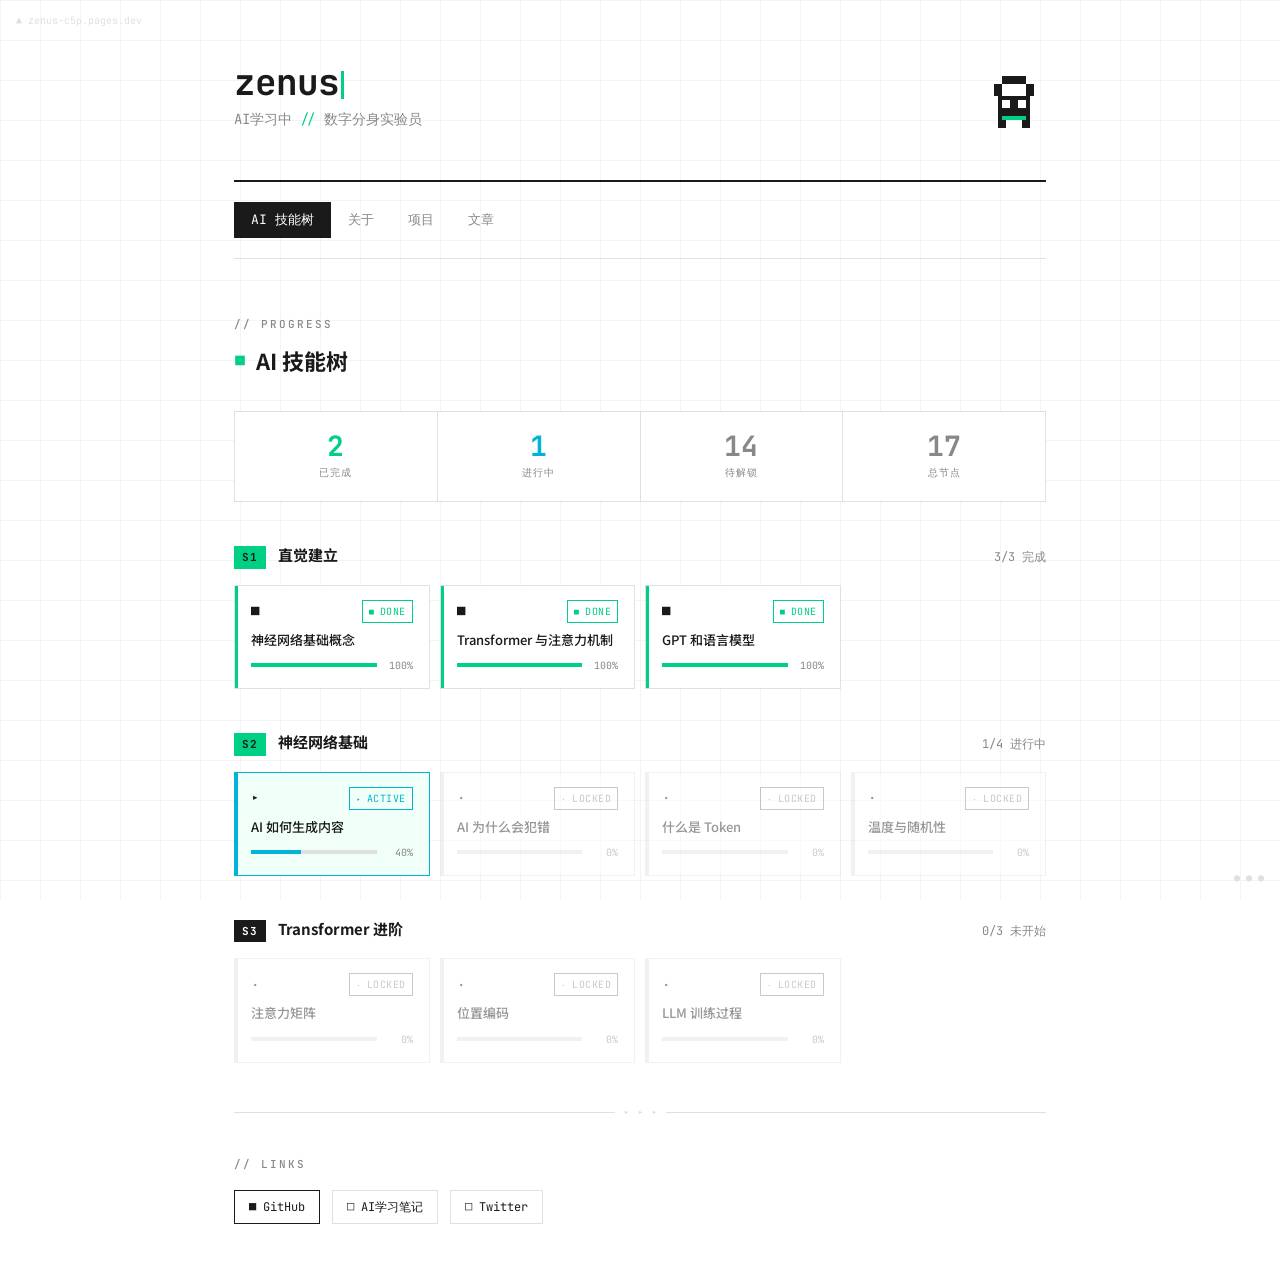
==== index.html @ 3b1034f6 "update skills.html to pixel light theme" ====
<!DOCTYPE html>
<html lang="zh-CN">
<head>
  <meta charset="UTF-8">
  <meta name="viewport" content="width=device-width, initial-scale=1.0">
  <title>zenus — AI 技能树 · 数字分身实验</title>
  <link rel="preconnect" href="https://fonts.googleapis.com">
  <link href="https://fonts.googleapis.com/css2?family=JetBrains+Mono:wght@400;500;700&family=Noto+Sans+SC:wght@400;500;700&display=swap" rel="stylesheet">
  <style>
    /* ═══════════════════════════════════════
       DESIGN TOKENS
    ═══════════════════════════════════════ */
    :root {
      --bg:         #FFFFFF;
      --bg-subtle:  #F7F7F7;
      --bg-card:    #FFFFFF;
      --border:     #E0E0E0;
      --text:       #1A1A1A;
      --text-muted: #888888;
      --accent:     #00D084;
      --accent-dim: #B8F4D8;
      --pixel-green:#00D084;
      --pixel-blue: #00B4D8;
      --pixel-bg:   #F0FFF8;
      --radius:     4px;
      --shadow:     0 1px 3px rgba(0,0,0,0.08);
    }

    /* ═══════════════════════════════════════
       RESET & BASE
    ═══════════════════════════════════════ */
    * { margin: 0; padding: 0; box-sizing: border-box; }

    body {
      background: var(--bg);
      color: var(--text);
      font-family: 'Noto Sans SC', system-ui, sans-serif;
      font-size: 15px;
      line-height: 1.7;
      min-height: 100vh;
    }

    ::selection {
      background: var(--accent-dim);
      color: var(--text);
    }

    /* ═══════════════════════════════════════
       GRID BACKGROUND (科技感)
    ═══════════════════════════════════════ */
    .grid-bg {
      position: fixed;
      inset: 0;
      background-image:
        linear-gradient(var(--border) 1px, transparent 1px),
        linear-gradient(90deg, var(--border) 1px, transparent 1px);
      background-size: 40px 40px;
      opacity: 0.35;
      pointer-events: none;
      z-index: 0;
    }

    /* ═══════════════════════════════════════
       LAYOUT
    ═══════════════════════════════════════ */
    .container {
      max-width: 860px;
      margin: 0 auto;
      padding: 0 24px;
      position: relative;
      z-index: 1;
    }

    /* ═══════════════════════════════════════
       HEADER / HERO
    ═══════════════════════════════════════ */
    header {
      padding: 64px 0 48px;
      border-bottom: 2px solid var(--text);
    }

    .hero-inner {
      display: flex;
      align-items: flex-end;
      justify-content: space-between;
      gap: 24px;
    }

    .hero-text {}

    .site-title {
      font-family: 'JetBrains Mono', monospace;
      font-size: 36px;
      font-weight: 700;
      letter-spacing: -1px;
      line-height: 1;
      margin-bottom: 8px;
    }

    .site-title .cursor {
      display: inline-block;
      width: 3px;
      height: 28px;
      background: var(--accent);
      margin-left: 2px;
      vertical-align: middle;
      animation: blink 1.2s step-end infinite;
    }

    @keyframes blink {
      0%, 100% { opacity: 1; }
      50%       { opacity: 0; }
    }

    .tagline {
      color: var(--text-muted);
      font-size: 14px;
      font-family: 'JetBrains Mono', monospace;
    }

    .tagline span {
      color: var(--accent);
    }

    /* pixel avatar placeholder */
    .avatar-pixel {
      flex-shrink: 0;
      width: 64px;
      height: 64px;
      image-rendering: pixelated;
    }

    /* ═══════════════════════════════════════
       NAV
    ═══════════════════════════════════════ */
    nav {
      padding: 20px 0;
      border-bottom: 1px solid var(--border);
      display: flex;
      gap: 0;
    }

    nav a {
      font-family: 'JetBrains Mono', monospace;
      font-size: 13px;
      color: var(--text-muted);
      text-decoration: none;
      padding: 6px 16px;
      border: 1px solid transparent;
      transition: all 0.15s;
    }

    nav a:hover,
    nav a.active {
      color: var(--text);
      border-color: var(--text);
      background: var(--text);
      color: var(--bg);
    }

    /* ═══════════════════════════════════════
       SKILL TREE SECTION
    ═══════════════════════════════════════ */
    .section {
      padding: 56px 0;
      border-bottom: 1px solid var(--border);
    }

    .section:last-child { border-bottom: none; }

    .section-label {
      font-family: 'JetBrains Mono', monospace;
      font-size: 11px;
      font-weight: 500;
      letter-spacing: 2px;
      text-transform: uppercase;
      color: var(--text-muted);
      margin-bottom: 8px;
    }

    .section-title {
      font-size: 22px;
      font-weight: 700;
      margin-bottom: 32px;
      display: flex;
      align-items: center;
      gap: 10px;
    }

    .section-title::before {
      content: '■';
      color: var(--accent);
      font-size: 12px;
    }

    /* ═══════════════════════════════════════
       SKILL TREE GRID
    ═══════════════════════════════════════ */
    .stage {
      margin-bottom: 40px;
    }

    .stage:last-child { margin-bottom: 0; }

    .stage-header {
      display: flex;
      align-items: baseline;
      gap: 12px;
      margin-bottom: 16px;
    }

    .stage-num {
      font-family: 'JetBrains Mono', monospace;
      font-size: 11px;
      font-weight: 700;
      color: var(--bg);
      background: var(--text);
      padding: 2px 8px;
      letter-spacing: 1px;
    }

    .stage-num.active {
      background: var(--accent);
      color: var(--text);
    }

    .stage-name {
      font-size: 15px;
      font-weight: 700;
    }

    .stage-desc {
      font-size: 12px;
      color: var(--text-muted);
      font-family: 'JetBrains Mono', monospace;
      margin-left: auto;
    }

    .nodes {
      display: grid;
      grid-template-columns: repeat(auto-fill, minmax(180px, 1fr));
      gap: 10px;
    }

    /* ═══════════════════════════════════════
       NODE CARD
    ═══════════════════════════════════════ */
    .node {
      border: 1px solid var(--border);
      padding: 14px 16px;
      background: var(--bg-card);
      transition: all 0.15s;
      position: relative;
      cursor: pointer;
    }

    .node::before {
      content: '';
      position: absolute;
      top: 0; left: 0;
      width: 3px; height: 100%;
      background: var(--border);
      transition: background 0.15s;
    }

    .node:hover {
      border-color: var(--accent);
      box-shadow: var(--shadow);
      transform: translateY(-1px);
    }

    .node:hover::before {
      background: var(--accent);
    }

    /* node states */
    .node.done::before  { background: var(--accent); }
    .node.active::before{ background: var(--pixel-blue); }
    .node.active {
      background: var(--pixel-bg);
      border-color: var(--pixel-blue);
    }
    .node.locked {
      opacity: 0.45;
      cursor: default;
    }
    .node.locked:hover {
      transform: none;
      box-shadow: none;
      border-color: var(--border);
    }

    .node-top {
      display: flex;
      align-items: center;
      justify-content: space-between;
      margin-bottom: 8px;
    }

    .node-icon {
      font-family: 'JetBrains Mono', monospace;
      font-size: 14px;
      line-height: 1;
    }

    .node-status {
      font-family: 'JetBrains Mono', monospace;
      font-size: 10px;
      padding: 2px 6px;
      border: 1px solid currentColor;
      letter-spacing: 0.5px;
    }

    .node.done   .node-status { color: var(--accent); }
    .node.active .node-status { color: var(--pixel-blue); }
    .node.locked .node-status { color: var(--text-muted); }

    .node.done   .node-status::before { content: '■ '; font-size: 8px; }
    .node.active .node-status::before { content: '▸ '; font-size: 8px; }
    .node.locked .node-status::before { content: '· '; font-size: 8px; }

    .node-title {
      font-size: 13px;
      font-weight: 500;
      line-height: 1.4;
      margin-bottom: 8px;
    }

    .node-progress {
      display: flex;
      align-items: center;
      gap: 8px;
    }

    .progress-bar {
      flex: 1;
      height: 4px;
      background: var(--border);
      overflow: hidden;
    }

    .progress-fill {
      height: 100%;
      background: var(--text);
      transition: width 0.4s ease;
    }

    .node.done   .progress-fill { width: 100%; background: var(--accent); }
    .node.active .progress-fill { width: 40%; background: var(--pixel-blue); }
    .node.locked .progress-fill { width: 0%; }

    .progress-pct {
      font-family: 'JetBrains Mono', monospace;
      font-size: 10px;
      color: var(--text-muted);
      min-width: 28px;
      text-align: right;
    }

    /* node expand panel */
    .node-panel {
      display: none;
      margin-top: 10px;
      padding-top: 10px;
      border-top: 1px dashed var(--border);
      font-size: 12px;
      color: var(--text-muted);
      line-height: 1.6;
    }

    .node-panel a {
      color: var(--pixel-blue);
      text-decoration: none;
      font-family: 'JetBrains Mono', monospace;
      font-size: 11px;
    }

    .node-panel a:hover { text-decoration: underline; }

    .node.open .node-panel { display: block; }

    /* ═══════════════════════════════════════
       STATS ROW
    ═══════════════════════════════════════ */
    .stats {
      display: grid;
      grid-template-columns: repeat(4, 1fr);
      gap: 1px;
      background: var(--border);
      border: 1px solid var(--border);
      margin-bottom: 40px;
    }

    .stat {
      background: var(--bg);
      padding: 20px 16px;
      text-align: center;
    }

    .stat-num {
      font-family: 'JetBrains Mono', monospace;
      font-size: 28px;
      font-weight: 700;
      line-height: 1;
      margin-bottom: 4px;
    }

    .stat.done .stat-num { color: var(--accent); }
    .stat.active .stat-num { color: var(--pixel-blue); }
    .stat.locked .stat-num { color: var(--text-muted); }

    .stat-label {
      font-family: 'JetBrains Mono', monospace;
      font-size: 10px;
      letter-spacing: 1px;
      text-transform: uppercase;
      color: var(--text-muted);
    }

    /* ═══════════════════════════════════════
       PIXEL DECORATIONS
    ═══════════════════════════════════════ */
    .pixel-divider {
      display: flex;
      align-items: center;
      gap: 8px;
      margin: 32px 0;
      color: var(--border);
      font-family: 'JetBrains Mono', monospace;
      font-size: 12px;
    }

    .pixel-divider::before,
    .pixel-divider::after {
      content: '';
      flex: 1;
      height: 1px;
      background: var(--border);
    }

    /* corner pixel markers */
    .pixel-corner-tl,
    .pixel-corner-br {
      position: fixed;
      font-family: 'JetBrains Mono', monospace;
      font-size: 10px;
      color: var(--border);
      pointer-events: none;
      line-height: 1;
    }
    .pixel-corner-tl { top: 16px; left: 16px; }
    .pixel-corner-br { bottom: 16px; right: 16px; }

    /* ═══════════════════════════════════════
       RESPONSIVE
    ═══════════════════════════════════════ */
    @media (max-width: 600px) {
      .hero-inner { flex-direction: column; align-items: flex-start; }
      .site-title { font-size: 28px; }
      .nodes { grid-template-columns: 1fr 1fr; }
      .stats { grid-template-columns: repeat(2, 1fr); }
    }
  </style>
</head>
<body>

<div class="grid-bg"></div>
<div class="pixel-corner-tl">▲ zenus-c5p.pages.dev</div>
<div class="pixel-corner-br">● ● ●</div>

<div class="container">
  <!-- HEADER -->
  <header>
    <div class="hero-inner">
      <div class="hero-text">
        <h1 class="site-title">zenus<span class="cursor"></span></h1>
        <p class="tagline">AI学习中 <span>//</span> 数字分身实验员</p>
      </div>
      <!-- pixel art cat avatar (CSS art) -->
      <svg class="avatar-pixel" viewBox="0 0 16 16" xmlns="http://www.w3.org/2000/svg">
        <!-- simple 16x16 pixel cat -->
        <rect x="5" y="2" width="6" height="2" fill="#1A1A1A"/>
        <rect x="3" y="4" width="2" height="3" fill="#1A1A1A"/>
        <rect x="11" y="4" width="2" height="3" fill="#1A1A1A"/>
        <rect x="4" y="7" width="8" height="6" fill="#1A1A1A"/>
        <rect x="5" y="8" width="2" height="2" fill="#FFFFFF"/>
        <rect x="9" y="8" width="2" height="2" fill="#FFFFFF"/>
        <rect x="7" y="11" width="2" height="1" fill="#1A1A1A"/>
        <rect x="4" y="13" width="2" height="2" fill="#1A1A1A"/>
        <rect x="10" y="13" width="2" height="2" fill="#1A1A1A"/>
        <!-- collar accent -->
        <rect x="5" y="12" width="6" height="1" fill="#00D084"/>
      </svg>
    </div>
  </header>

  <!-- NAV -->
  <nav>
    <a href="#" class="active">AI 技能树</a>
    <a href="#">关于</a>
    <a href="#">项目</a>
    <a href="#">文章</a>
  </nav>

  <!-- SKILL TREE -->
  <section class="section">
    <div class="section-label">// PROGRESS</div>
    <h2 class="section-title">AI 技能树</h2>

    <!-- stats -->
    <div class="stats">
      <div class="stat done">
        <div class="stat-num">2</div>
        <div class="stat-label">已完成</div>
      </div>
      <div class="stat active">
        <div class="stat-num">1</div>
        <div class="stat-label">进行中</div>
      </div>
      <div class="stat locked">
        <div class="stat-num">14</div>
        <div class="stat-label">待解锁</div>
      </div>
      <div class="stat locked">
        <div class="stat-num">17</div>
        <div class="stat-label">总节点</div>
      </div>
    </div>

    <!-- STAGE 1 -->
    <div class="stage">
      <div class="stage-header">
        <span class="stage-num active">S1</span>
        <span class="stage-name">直觉建立</span>
        <span class="stage-desc">3/3 完成</span>
      </div>
      <div class="nodes">
        <div class="node done" onclick="this.classList.toggle('open')">
          <div class="node-top">
            <span class="node-icon">■</span>
            <span class="node-status">DONE</span>
          </div>
          <div class="node-title">神经网络基础概念</div>
          <div class="node-progress">
            <div class="progress-bar"><div class="progress-fill"></div></div>
            <span class="progress-pct">100%</span>
          </div>
          <div class="node-panel">
            从感知机到多层网络，理解 AI 的基本单元...
            <br><a href="#">→ 阅读原文</a>
          </div>
        </div>

        <div class="node done" onclick="this.classList.toggle('open')">
          <div class="node-top">
            <span class="node-icon">■</span>
            <span class="node-status">DONE</span>
          </div>
          <div class="node-title">Transformer 与注意力机制</div>
          <div class="node-progress">
            <div class="progress-bar"><div class="progress-fill"></div></div>
            <span class="progress-pct">100%</span>
          </div>
          <div class="node-panel">
            注意力机制如何让模型"看懂"上下文...
            <br><a href="#">→ 阅读原文</a>
          </div>
        </div>

        <div class="node done" onclick="this.classList.toggle('open')">
          <div class="node-top">
            <span class="node-icon">■</span>
            <span class="node-status">DONE</span>
          </div>
          <div class="node-title">GPT 和语言模型</div>
          <div class="node-progress">
            <div class="progress-bar"><div class="progress-fill"></div></div>
            <span class="progress-pct">100%</span>
          </div>
          <div class="node-panel">
            下一个 token 是如何预测出来的...
            <br><a href="#">→ 阅读原文</a>
          </div>
        </div>
      </div>
    </div>

    <!-- STAGE 2 -->
    <div class="stage">
      <div class="stage-header">
        <span class="stage-num active">S2</span>
        <span class="stage-name">神经网络基础</span>
        <span class="stage-desc">1/4 进行中</span>
      </div>
      <div class="nodes">
        <div class="node active" onclick="this.classList.toggle('open')">
          <div class="node-top">
            <span class="node-icon">▸</span>
            <span class="node-status">ACTIVE</span>
          </div>
          <div class="node-title">AI 如何生成内容</div>
          <div class="node-progress">
            <div class="progress-bar"><div class="progress-fill"></div></div>
            <span class="progress-pct">40%</span>
          </div>
          <div class="node-panel">
            创造 vs 复读——LLM 到底是真的理解还是高级拼接...
            <br><a href="#">→ 继续阅读</a>
          </div>
        </div>

        <div class="node locked">
          <div class="node-top">
            <span class="node-icon">·</span>
            <span class="node-status">LOCKED</span>
          </div>
          <div class="node-title">AI 为什么会犯错</div>
          <div class="node-progress">
            <div class="progress-bar"><div class="progress-fill"></div></div>
            <span class="progress-pct">0%</span>
          </div>
        </div>

        <div class="node locked">
          <div class="node-top">
            <span class="node-icon">·</span>
            <span class="node-status">LOCKED</span>
          </div>
          <div class="node-title">什么是 Token</div>
          <div class="node-progress">
            <div class="progress-bar"><div class="progress-fill"></div></div>
            <span class="progress-pct">0%</span>
          </div>
        </div>

        <div class="node locked">
          <div class="node-top">
            <span class="node-icon">·</span>
            <span class="node-status">LOCKED</span>
          </div>
          <div class="node-title">温度与随机性</div>
          <div class="node-progress">
            <div class="progress-bar"><div class="progress-fill"></div></div>
            <span class="progress-pct">0%</span>
          </div>
        </div>
      </div>
    </div>

    <!-- STAGE 3 -->
    <div class="stage">
      <div class="stage-header">
        <span class="stage-num">S3</span>
        <span class="stage-name">Transformer 进阶</span>
        <span class="stage-desc">0/3 未开始</span>
      </div>
      <div class="nodes">
        <div class="node locked">
          <div class="node-top">
            <span class="node-icon">·</span>
            <span class="node-status">LOCKED</span>
          </div>
          <div class="node-title">注意力矩阵</div>
          <div class="node-progress">
            <div class="progress-bar"><div class="progress-fill"></div></div>
            <span class="progress-pct">0%</span>
          </div>
        </div>
        <div class="node locked">
          <div class="node-top">
            <span class="node-icon">·</span>
            <span class="node-status">LOCKED</span>
          </div>
          <div class="node-title">位置编码</div>
          <div class="node-progress">
            <div class="progress-bar"><div class="progress-fill"></div></div>
            <span class="progress-pct">0%</span>
          </div>
        </div>
        <div class="node locked">
          <div class="node-top">
            <span class="node-icon">·</span>
            <span class="node-status">LOCKED</span>
          </div>
          <div class="node-title">LLM 训练过程</div>
          <div class="node-progress">
            <div class="progress-bar"><div class="progress-fill"></div></div>
            <span class="progress-pct">0%</span>
          </div>
        </div>
      </div>
    </div>

    <div class="pixel-divider">▸ ▸ ▸</div>

    <!-- LINKS SECTION -->
    <div class="section-label">// LINKS</div>
    <div style="display:flex;gap:12px;flex-wrap:wrap;margin-top:16px;">
      <a href="#" style="font-family:'JetBrains Mono',monospace;font-size:12px;color:var(--text);text-decoration:none;border:1px solid var(--text);padding:6px 14px;transition:all 0.15s;">
        ■ GitHub
      </a>
      <a href="#" style="font-family:'JetBrains Mono',monospace;font-size:12px;color:var(--text);text-decoration:none;border:1px solid var(--border);padding:6px 14px;transition:all 0.15s;">
        □ AI学习笔记
      </a>
      <a href="#" style="font-family:'JetBrains Mono',monospace;font-size:12px;color:var(--text);text-decoration:none;border:1px solid var(--border);padding:6px 14px;transition:all 0.15s;">
        □ Twitter
      </a>
    </div>

  </section>
</div>

<script>
  // simple expand/collapse
  document.querySelectorAll('.node').forEach(node => {
    node.addEventListener('click', () => {
      node.classList.toggle('open');
    });
  });
</script>
</body>
</html>
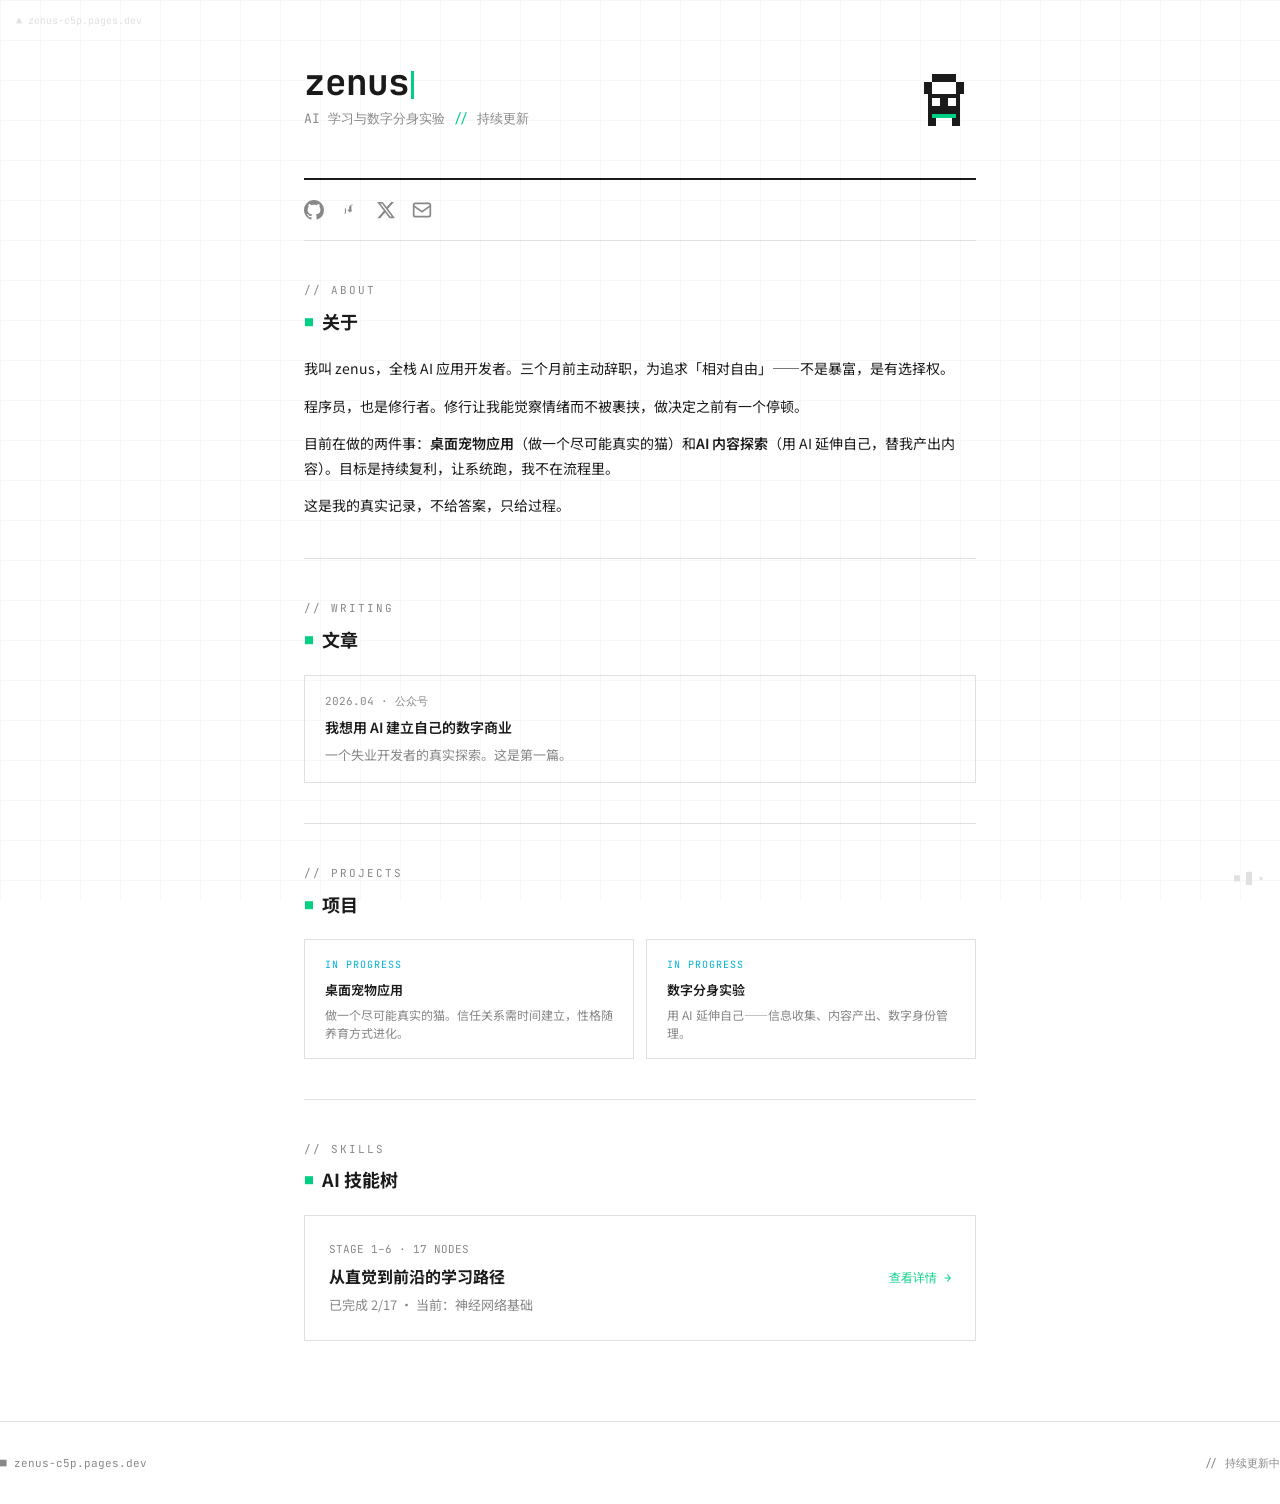
==== commit f7584d78: "restore proper index structure: hero + socials + about + writing + projects + skill tree teaser" ====
--- a/index.html
+++ b/index.html
@@ -4,31 +4,22 @@
   <meta charset="UTF-8">
   <meta name="viewport" content="width=device-width, initial-scale=1.0">
   <title>zenus — AI 技能树 · 数字分身实验</title>
+  <meta name="description" content="一个开发者的 AI 学习记录与数字分身实验。">
   <link rel="preconnect" href="https://fonts.googleapis.com">
   <link href="https://fonts.googleapis.com/css2?family=JetBrains+Mono:wght@400;500;700&family=Noto+Sans+SC:wght@400;500;700&display=swap" rel="stylesheet">
   <style>
-    /* ═══════════════════════════════════════
-       DESIGN TOKENS
-    ═══════════════════════════════════════ */
     :root {
       --bg:         #FFFFFF;
       --bg-subtle:  #F7F7F7;
-      --bg-card:    #FFFFFF;
       --border:     #E0E0E0;
       --text:       #1A1A1A;
       --text-muted: #888888;
       --accent:     #00D084;
       --accent-dim: #B8F4D8;
-      --pixel-green:#00D084;
-      --pixel-blue: #00B4D8;
-      --pixel-bg:   #F0FFF8;
-      --radius:     4px;
-      --shadow:     0 1px 3px rgba(0,0,0,0.08);
-    }
-
-    /* ═══════════════════════════════════════
-       RESET & BASE
-    ═══════════════════════════════════════ */
+      --blue:       #00B4D8;
+      --blue-dim:   #D0F0FA;
+    }
+
     * { margin: 0; padding: 0; box-sizing: border-box; }
 
     body {
@@ -37,49 +28,34 @@
       font-family: 'Noto Sans SC', system-ui, sans-serif;
       font-size: 15px;
       line-height: 1.7;
-      min-height: 100vh;
-    }
-
-    ::selection {
-      background: var(--accent-dim);
-      color: var(--text);
-    }
-
-    /* ═══════════════════════════════════════
-       GRID BACKGROUND (科技感)
-    ═══════════════════════════════════════ */
+    }
+
+    ::selection { background: var(--accent-dim); color: var(--text); }
+
+    /* grid bg */
     .grid-bg {
-      position: fixed;
-      inset: 0;
+      position: fixed; inset: 0;
       background-image:
         linear-gradient(var(--border) 1px, transparent 1px),
         linear-gradient(90deg, var(--border) 1px, transparent 1px);
       background-size: 40px 40px;
-      opacity: 0.35;
+      opacity: 0.25;
       pointer-events: none;
       z-index: 0;
     }
 
-    /* ═══════════════════════════════════════
-       LAYOUT
-    ═══════════════════════════════════════ */
     .container {
-      max-width: 860px;
+      max-width: 720px;
       margin: 0 auto;
       padding: 0 24px;
       position: relative;
       z-index: 1;
     }
 
-    /* ═══════════════════════════════════════
-       HEADER / HERO
-    ═══════════════════════════════════════ */
-    header {
+    /* ─── HERO ─── */
+    .hero {
       padding: 64px 0 48px;
       border-bottom: 2px solid var(--text);
-    }
-
-    .hero-inner {
       display: flex;
       align-items: flex-end;
       justify-content: space-between;
@@ -113,56 +89,41 @@
     }
 
     .tagline {
-      color: var(--text-muted);
-      font-size: 14px;
-      font-family: 'JetBrains Mono', monospace;
-    }
-
-    .tagline span {
-      color: var(--accent);
-    }
-
-    /* pixel avatar placeholder */
-    .avatar-pixel {
+      font-family: 'JetBrains Mono', monospace;
+      font-size: 13px;
+      color: var(--text-muted);
+    }
+
+    .tagline span { color: var(--accent); }
+
+    /* pixel cat avatar */
+    .avatar-svg {
       flex-shrink: 0;
       width: 64px;
       height: 64px;
       image-rendering: pixelated;
     }
 
-    /* ═══════════════════════════════════════
-       NAV
-    ═══════════════════════════════════════ */
-    nav {
+    /* ─── SOCIAL LINKS ─── */
+    .social-links {
+      display: flex;
+      gap: 16px;
       padding: 20px 0;
       border-bottom: 1px solid var(--border);
-      display: flex;
-      gap: 0;
-    }
-
-    nav a {
-      font-family: 'JetBrains Mono', monospace;
-      font-size: 13px;
-      color: var(--text-muted);
-      text-decoration: none;
-      padding: 6px 16px;
-      border: 1px solid transparent;
-      transition: all 0.15s;
-    }
-
-    nav a:hover,
-    nav a.active {
-      color: var(--text);
-      border-color: var(--text);
-      background: var(--text);
-      color: var(--bg);
-    }
-
-    /* ═══════════════════════════════════════
-       SKILL TREE SECTION
-    ═══════════════════════════════════════ */
+    }
+
+    .social-links a {
+      color: var(--text-muted);
+      transition: color 0.15s;
+      display: flex;
+      align-items: center;
+    }
+
+    .social-links a:hover { color: var(--text); }
+
+    /* ─── SECTIONS ─── */
     .section {
-      padding: 56px 0;
+      padding: 40px 0;
       border-bottom: 1px solid var(--border);
     }
 
@@ -171,276 +132,174 @@
     .section-label {
       font-family: 'JetBrains Mono', monospace;
       font-size: 11px;
-      font-weight: 500;
       letter-spacing: 2px;
       text-transform: uppercase;
       color: var(--text-muted);
-      margin-bottom: 8px;
+      margin-bottom: 6px;
     }
 
     .section-title {
-      font-size: 22px;
+      font-size: 18px;
       font-weight: 700;
-      margin-bottom: 32px;
+      margin-bottom: 20px;
       display: flex;
       align-items: center;
-      gap: 10px;
+      gap: 8px;
     }
 
     .section-title::before {
       content: '■';
       color: var(--accent);
-      font-size: 12px;
-    }
-
-    /* ═══════════════════════════════════════
-       SKILL TREE GRID
-    ═══════════════════════════════════════ */
-    .stage {
-      margin-bottom: 40px;
-    }
-
-    .stage:last-child { margin-bottom: 0; }
-
-    .stage-header {
-      display: flex;
-      align-items: baseline;
+      font-size: 10px;
+    }
+
+    /* ─── ABOUT ─── */
+    .about-text p {
+      font-size: 14px;
+      color: var(--text);
+      margin-bottom: 12px;
+      line-height: 1.8;
+    }
+
+    .about-text p:last-child { margin-bottom: 0; }
+
+    .about-text strong {
+      font-weight: 600;
+      color: var(--text);
+    }
+
+    /* ─── WRITING ─── */
+    .writing-item {
+      display: block;
+      text-decoration: none;
+      color: var(--text);
+      border: 1px solid var(--border);
+      padding: 16px 20px;
+      transition: all 0.15s;
+    }
+
+    .writing-item:hover {
+      border-color: var(--accent);
+      background: var(--bg-subtle);
+    }
+
+    .writing-meta {
+      font-family: 'JetBrains Mono', monospace;
+      font-size: 11px;
+      color: var(--text-muted);
+      margin-bottom: 6px;
+    }
+
+    .writing-title {
+      font-size: 14px;
+      font-weight: 600;
+      margin-bottom: 4px;
+    }
+
+    .writing-excerpt {
+      font-size: 13px;
+      color: var(--text-muted);
+    }
+
+    /* ─── PROJECTS ─── */
+    .project-grid {
+      display: grid;
+      grid-template-columns: 1fr 1fr;
       gap: 12px;
-      margin-bottom: 16px;
-    }
-
-    .stage-num {
-      font-family: 'JetBrains Mono', monospace;
-      font-size: 11px;
-      font-weight: 700;
-      color: var(--bg);
-      background: var(--text);
-      padding: 2px 8px;
-      letter-spacing: 1px;
-    }
-
-    .stage-num.active {
-      background: var(--accent);
-      color: var(--text);
-    }
-
-    .stage-name {
-      font-size: 15px;
-      font-weight: 700;
-    }
-
-    .stage-desc {
-      font-size: 12px;
-      color: var(--text-muted);
-      font-family: 'JetBrains Mono', monospace;
-      margin-left: auto;
-    }
-
-    .nodes {
-      display: grid;
-      grid-template-columns: repeat(auto-fill, minmax(180px, 1fr));
-      gap: 10px;
-    }
-
-    /* ═══════════════════════════════════════
-       NODE CARD
-    ═══════════════════════════════════════ */
-    .node {
+    }
+
+    .project-card {
       border: 1px solid var(--border);
-      padding: 14px 16px;
-      background: var(--bg-card);
-      transition: all 0.15s;
-      position: relative;
-      cursor: pointer;
-    }
-
-    .node::before {
-      content: '';
-      position: absolute;
-      top: 0; left: 0;
-      width: 3px; height: 100%;
-      background: var(--border);
-      transition: background 0.15s;
-    }
-
-    .node:hover {
-      border-color: var(--accent);
-      box-shadow: var(--shadow);
-      transform: translateY(-1px);
-    }
-
-    .node:hover::before {
-      background: var(--accent);
-    }
-
-    /* node states */
-    .node.done::before  { background: var(--accent); }
-    .node.active::before{ background: var(--pixel-blue); }
-    .node.active {
-      background: var(--pixel-bg);
-      border-color: var(--pixel-blue);
-    }
-    .node.locked {
-      opacity: 0.45;
-      cursor: default;
-    }
-    .node.locked:hover {
-      transform: none;
-      box-shadow: none;
-      border-color: var(--border);
-    }
-
-    .node-top {
-      display: flex;
-      align-items: center;
-      justify-content: space-between;
-      margin-bottom: 8px;
-    }
-
-    .node-icon {
-      font-family: 'JetBrains Mono', monospace;
-      font-size: 14px;
-      line-height: 1;
-    }
-
-    .node-status {
-      font-family: 'JetBrains Mono', monospace;
-      font-size: 10px;
-      padding: 2px 6px;
-      border: 1px solid currentColor;
-      letter-spacing: 0.5px;
-    }
-
-    .node.done   .node-status { color: var(--accent); }
-    .node.active .node-status { color: var(--pixel-blue); }
-    .node.locked .node-status { color: var(--text-muted); }
-
-    .node.done   .node-status::before { content: '■ '; font-size: 8px; }
-    .node.active .node-status::before { content: '▸ '; font-size: 8px; }
-    .node.locked .node-status::before { content: '· '; font-size: 8px; }
-
-    .node-title {
-      font-size: 13px;
-      font-weight: 500;
-      line-height: 1.4;
-      margin-bottom: 8px;
-    }
-
-    .node-progress {
-      display: flex;
-      align-items: center;
-      gap: 8px;
-    }
-
-    .progress-bar {
-      flex: 1;
-      height: 4px;
-      background: var(--border);
-      overflow: hidden;
-    }
-
-    .progress-fill {
-      height: 100%;
-      background: var(--text);
-      transition: width 0.4s ease;
-    }
-
-    .node.done   .progress-fill { width: 100%; background: var(--accent); }
-    .node.active .progress-fill { width: 40%; background: var(--pixel-blue); }
-    .node.locked .progress-fill { width: 0%; }
-
-    .progress-pct {
-      font-family: 'JetBrains Mono', monospace;
-      font-size: 10px;
-      color: var(--text-muted);
-      min-width: 28px;
-      text-align: right;
-    }
-
-    /* node expand panel */
-    .node-panel {
-      display: none;
-      margin-top: 10px;
-      padding-top: 10px;
-      border-top: 1px dashed var(--border);
-      font-size: 12px;
-      color: var(--text-muted);
-      line-height: 1.6;
-    }
-
-    .node-panel a {
-      color: var(--pixel-blue);
-      text-decoration: none;
-      font-family: 'JetBrains Mono', monospace;
-      font-size: 11px;
-    }
-
-    .node-panel a:hover { text-decoration: underline; }
-
-    .node.open .node-panel { display: block; }
-
-    /* ═══════════════════════════════════════
-       STATS ROW
-    ═══════════════════════════════════════ */
-    .stats {
-      display: grid;
-      grid-template-columns: repeat(4, 1fr);
-      gap: 1px;
-      background: var(--border);
-      border: 1px solid var(--border);
-      margin-bottom: 40px;
-    }
-
-    .stat {
-      background: var(--bg);
-      padding: 20px 16px;
-      text-align: center;
-    }
-
-    .stat-num {
-      font-family: 'JetBrains Mono', monospace;
-      font-size: 28px;
-      font-weight: 700;
-      line-height: 1;
-      margin-bottom: 4px;
-    }
-
-    .stat.done .stat-num { color: var(--accent); }
-    .stat.active .stat-num { color: var(--pixel-blue); }
-    .stat.locked .stat-num { color: var(--text-muted); }
-
-    .stat-label {
+      padding: 16px 20px;
+    }
+
+    .project-meta {
       font-family: 'JetBrains Mono', monospace;
       font-size: 10px;
       letter-spacing: 1px;
       text-transform: uppercase;
-      color: var(--text-muted);
-    }
-
-    /* ═══════════════════════════════════════
-       PIXEL DECORATIONS
-    ═══════════════════════════════════════ */
-    .pixel-divider {
+      color: var(--blue);
+      margin-bottom: 6px;
+    }
+
+    .project-meta.done { color: var(--accent); }
+
+    .project-name {
+      font-size: 13px;
+      font-weight: 600;
+      margin-bottom: 4px;
+    }
+
+    .project-desc {
+      font-size: 12px;
+      color: var(--text-muted);
+      line-height: 1.5;
+    }
+
+    /* ─── SKILL TREE TEASER ─── */
+    .skill-tree-teaser {
+      border: 1px solid var(--border);
+      padding: 24px;
+      display: flex;
+      align-items: center;
+      justify-content: space-between;
+      gap: 20px;
+      text-decoration: none;
+      color: var(--text);
+      transition: all 0.15s;
+      background: var(--bg);
+    }
+
+    .skill-tree-teaser:hover {
+      border-color: var(--accent);
+      background: var(--bg-subtle);
+    }
+
+    .teaser-left {}
+
+    .teaser-label {
+      font-family: 'JetBrains Mono', monospace;
+      font-size: 11px;
+      color: var(--text-muted);
+      margin-bottom: 4px;
+    }
+
+    .teaser-title {
+      font-size: 16px;
+      font-weight: 700;
+      margin-bottom: 4px;
+    }
+
+    .teaser-desc {
+      font-size: 13px;
+      color: var(--text-muted);
+    }
+
+    .teaser-right {
       display: flex;
       align-items: center;
       gap: 8px;
-      margin: 32px 0;
-      color: var(--border);
       font-family: 'JetBrains Mono', monospace;
       font-size: 12px;
-    }
-
-    .pixel-divider::before,
-    .pixel-divider::after {
-      content: '';
-      flex: 1;
-      height: 1px;
-      background: var(--border);
-    }
-
-    /* corner pixel markers */
-    .pixel-corner-tl,
-    .pixel-corner-br {
+      color: var(--accent);
+      flex-shrink: 0;
+    }
+
+    /* ─── FOOTER ─── */
+    footer {
+      padding: 32px 0;
+      border-top: 1px solid var(--border);
+      margin-top: 40px;
+      font-family: 'JetBrains Mono', monospace;
+      font-size: 11px;
+      color: var(--text-muted);
+      display: flex;
+      justify-content: space-between;
+      align-items: center;
+    }
+
+    /* corner markers */
+    .pixel-corner-tl, .pixel-corner-br {
       position: fixed;
       font-family: 'JetBrains Mono', monospace;
       font-size: 10px;
@@ -451,14 +310,11 @@
     .pixel-corner-tl { top: 16px; left: 16px; }
     .pixel-corner-br { bottom: 16px; right: 16px; }
 
-    /* ═══════════════════════════════════════
-       RESPONSIVE
-    ═══════════════════════════════════════ */
-    @media (max-width: 600px) {
-      .hero-inner { flex-direction: column; align-items: flex-start; }
+    @media (max-width: 560px) {
+      .hero { flex-direction: column; align-items: flex-start; }
       .site-title { font-size: 28px; }
-      .nodes { grid-template-columns: 1fr 1fr; }
-      .stats { grid-template-columns: repeat(2, 1fr); }
+      .project-grid { grid-template-columns: 1fr; }
+      .skill-tree-teaser { flex-direction: column; align-items: flex-start; }
     }
   </style>
 </head>
@@ -466,257 +322,118 @@
 
 <div class="grid-bg"></div>
 <div class="pixel-corner-tl">▲ zenus-c5p.pages.dev</div>
-<div class="pixel-corner-br">● ● ●</div>
+<div class="pixel-corner-br">■ █ ▪</div>
 
 <div class="container">
-  <!-- HEADER -->
-  <header>
-    <div class="hero-inner">
-      <div class="hero-text">
-        <h1 class="site-title">zenus<span class="cursor"></span></h1>
-        <p class="tagline">AI学习中 <span>//</span> 数字分身实验员</p>
+
+  <!-- HERO -->
+  <section class="hero">
+    <div class="hero-text">
+      <h1 class="site-title">zenus<span class="cursor"></span></h1>
+      <p class="tagline">AI 学习与数字分身实验 <span>//</span> 持续更新</p>
+    </div>
+    <svg class="avatar-svg" viewBox="0 0 16 16" xmlns="http://www.w3.org/2000/svg">
+      <rect x="5" y="2" width="6" height="2" fill="#1A1A1A"/>
+      <rect x="3" y="4" width="2" height="3" fill="#1A1A1A"/>
+      <rect x="11" y="4" width="2" height="3" fill="#1A1A1A"/>
+      <rect x="4" y="7" width="8" height="6" fill="#1A1A1A"/>
+      <rect x="5" y="8" width="2" height="2" fill="#FFFFFF"/>
+      <rect x="9" y="8" width="2" height="2" fill="#FFFFFF"/>
+      <rect x="7" y="11" width="2" height="1" fill="#1A1A1A"/>
+      <rect x="4" y="13" width="2" height="2" fill="#1A1A1A"/>
+      <rect x="10" y="13" width="2" height="2" fill="#1A1A1A"/>
+      <rect x="5" y="12" width="6" height="1" fill="#00D084"/>
+    </svg>
+  </section>
+
+  <!-- SOCIAL LINKS -->
+  <div class="social-links">
+    <a href="https://github.com/zhou-shiliu" target="_blank" title="GitHub">
+      <svg height="20" width="20" viewBox="0 0 24 24" fill="currentColor">
+        <path d="M12 0C5.37 0 0 5.37 0 12c0 5.31 3.435 9.795 8.205 11.385.6.105.825-.255.825-.57 0-.285-.015-1.23-.015-2.235-3.015.555-3.795-.735-4.035-1.41-.135-.345-.72-1.41-1.23-1.695-.42-.225-1.02-.78-.015-.795.945-.015 1.62.87 1.845 1.23 1.08 1.815 2.805 1.305 3.495.99.105-.78.42-1.305.765-1.605-2.67-.3-5.46-1.335-5.46-5.925 0-1.305.465-2.385 1.23-3.225-.12-.3-.54-1.53.12-3.18 0 0 1.005-.315 3.3 1.23.96-.27 1.98-.405 3-.405s2.04.135 3 .405c2.295-1.56 3.3-1.23 3.3-1.23.66 1.65.24 2.88.12 3.18.765.84 1.23 1.905 1.23 3.225 0 4.605-2.805 5.625-5.475 5.925.435.375.81 1.095.81 2.22 0 1.605-.015 2.895-.015 3.3 0 .315.225.69.825.57A12.02 12.02 0 0 0 24 12c0-6.63-5.37-12-12-12z"/>
+      </svg>
+    </a>
+    <a href="https://mp.weixin.qq.com/" target="_blank" title="公众号">
+      <svg height="20" width="20" viewBox="0 0 24 24" fill="currentColor">
+        <path d="M8.69 13.3c.58 0 .88-.29.88-.87V7.5c0-.58-.3-.87-.88-.87-.49 0-.82.24-.97.7h-.03V6.5H9.5v7h1.64v.57c0 .29.02.43.08.57h1.72c-.05-.14-.08-.28-.08-.57v-.57h1.64v-1.1H12.1V8.2c0-.43-.19-.65-.56-.65-.36 0-.56.22-.56.65v4.9c0 .43.19.65.56.65.37 0 .56-.22.56-.65v-.87h-1.69v-.72zm-.02-1.14h1.71v-.86c0-.29-.1-.43-.35-.43-.24 0-.35.14-.35.43v.86zm3.38 1.14h1.64v-7h-1.64v7zm1.64-7.87c-.05.14-.08.29-.08.43v.57h1.64v-.57c0-.14-.02-.29-.08-.43h-1.48zM6.5 9.85c-.43 0-.65.22-.65.65v4.9c0 .43.22.65.65.65.44 0 .66-.22.66-.65V10.5c0-.43-.22-.65-.66-.65zm-.66 6.35c-.36 0-.56.19-.56.43 0 .24.19.43.56.43.36 0 .56-.19.56-.43 0-.24-.19-.43-.56-.43z"/>
+      </svg>
+    </a>
+    <a href="https://x.com/zhouxb5" target="_blank" title="Twitter / X">
+      <svg height="20" width="20" viewBox="0 0 24 24" fill="currentColor">
+        <path d="M18.244 2.25h3.308l-7.227 8.26 8.502 11.24H16.17l-5.214-6.817L4.99 21.75H1.68l7.73-8.835L1.254 2.25H8.08l4.713 6.231zm-1.161 17.52h1.833L7.084 4.126H5.117z"/>
+      </svg>
+    </a>
+    <a href="mailto:zhoushiliu0816@gmail.com" title="Email">
+      <svg height="20" width="20" viewBox="0 0 24 24" fill="none" stroke="currentColor" stroke-width="2">
+        <rect x="2" y="4" width="20" height="16" rx="2"/>
+        <path d="M2 7l10 7 10-7"/>
+      </svg>
+    </a>
+  </div>
+
+  <!-- ABOUT -->
+  <section class="section">
+    <div class="section-label">// ABOUT</div>
+    <h2 class="section-title">关于</h2>
+    <div class="about-text">
+      <p>我叫 zenus，全栈 AI 应用开发者。三个月前主动辞职，为追求「相对自由」——不是暴富，是有选择权。</p>
+      <p>程序员，也是修行者。修行让我能觉察情绪而不被裹挟，做决定之前有一个停顿。</p>
+      <p>目前在做的两件事：<strong>桌面宠物应用</strong>（做一个尽可能真实的猫）和<strong>AI 内容探索</strong>（用 AI 延伸自己，替我产出内容）。目标是持续复利，让系统跑，我不在流程里。</p>
+      <p>这是我的真实记录，不给答案，只给过程。</p>
+    </div>
+  </section>
+
+  <!-- WRITING -->
+  <section class="section">
+    <div class="section-label">// WRITING</div>
+    <h2 class="section-title">文章</h2>
+    <a href="https://mp.weixin.qq.com/" target="_blank" class="writing-item">
+      <div class="writing-meta">2026.04 · 公众号</div>
+      <h3 class="writing-title">我想用 AI 建立自己的数字商业</h3>
+      <p class="writing-excerpt">一个失业开发者的真实探索。这是第一篇。</p>
+    </a>
+  </section>
+
+  <!-- PROJECTS -->
+  <section class="section">
+    <div class="section-label">// PROJECTS</div>
+    <h2 class="section-title">项目</h2>
+    <div class="project-grid">
+      <div class="project-card">
+        <div class="project-meta">In Progress</div>
+        <h3 class="project-name">桌面宠物应用</h3>
+        <p class="project-desc">做一个尽可能真实的猫。信任关系需时间建立，性格随养育方式进化。</p>
       </div>
-      <!-- pixel art cat avatar (CSS art) -->
-      <svg class="avatar-pixel" viewBox="0 0 16 16" xmlns="http://www.w3.org/2000/svg">
-        <!-- simple 16x16 pixel cat -->
-        <rect x="5" y="2" width="6" height="2" fill="#1A1A1A"/>
-        <rect x="3" y="4" width="2" height="3" fill="#1A1A1A"/>
-        <rect x="11" y="4" width="2" height="3" fill="#1A1A1A"/>
-        <rect x="4" y="7" width="8" height="6" fill="#1A1A1A"/>
-        <rect x="5" y="8" width="2" height="2" fill="#FFFFFF"/>
-        <rect x="9" y="8" width="2" height="2" fill="#FFFFFF"/>
-        <rect x="7" y="11" width="2" height="1" fill="#1A1A1A"/>
-        <rect x="4" y="13" width="2" height="2" fill="#1A1A1A"/>
-        <rect x="10" y="13" width="2" height="2" fill="#1A1A1A"/>
-        <!-- collar accent -->
-        <rect x="5" y="12" width="6" height="1" fill="#00D084"/>
-      </svg>
-    </div>
-  </header>
-
-  <!-- NAV -->
-  <nav>
-    <a href="#" class="active">AI 技能树</a>
-    <a href="#">关于</a>
-    <a href="#">项目</a>
-    <a href="#">文章</a>
-  </nav>
-
-  <!-- SKILL TREE -->
-  <section class="section">
-    <div class="section-label">// PROGRESS</div>
-    <h2 class="section-title">AI 技能树</h2>
-
-    <!-- stats -->
-    <div class="stats">
-      <div class="stat done">
-        <div class="stat-num">2</div>
-        <div class="stat-label">已完成</div>
-      </div>
-      <div class="stat active">
-        <div class="stat-num">1</div>
-        <div class="stat-label">进行中</div>
-      </div>
-      <div class="stat locked">
-        <div class="stat-num">14</div>
-        <div class="stat-label">待解锁</div>
-      </div>
-      <div class="stat locked">
-        <div class="stat-num">17</div>
-        <div class="stat-label">总节点</div>
+      <div class="project-card">
+        <div class="project-meta">In Progress</div>
+        <h3 class="project-name">数字分身实验</h3>
+        <p class="project-desc">用 AI 延伸自己——信息收集、内容产出、数字身份管理。</p>
       </div>
     </div>
-
-    <!-- STAGE 1 -->
-    <div class="stage">
-      <div class="stage-header">
-        <span class="stage-num active">S1</span>
-        <span class="stage-name">直觉建立</span>
-        <span class="stage-desc">3/3 完成</span>
+  </section>
+
+  <!-- SKILL TREE TEASER -->
+  <section class="section">
+    <div class="section-label">// SKILLS</div>
+    <h2 class="section-title">AI 技能树</h2>
+    <a href="skills.html" class="skill-tree-teaser">
+      <div class="teaser-left">
+        <div class="teaser-label">STAGE 1–6 · 17 NODES</div>
+        <div class="teaser-title">从直觉到前沿的学习路径</div>
+        <div class="teaser-desc">已完成 2/17 · 当前：神经网络基础</div>
       </div>
-      <div class="nodes">
-        <div class="node done" onclick="this.classList.toggle('open')">
-          <div class="node-top">
-            <span class="node-icon">■</span>
-            <span class="node-status">DONE</span>
-          </div>
-          <div class="node-title">神经网络基础概念</div>
-          <div class="node-progress">
-            <div class="progress-bar"><div class="progress-fill"></div></div>
-            <span class="progress-pct">100%</span>
-          </div>
-          <div class="node-panel">
-            从感知机到多层网络，理解 AI 的基本单元...
-            <br><a href="#">→ 阅读原文</a>
-          </div>
-        </div>
-
-        <div class="node done" onclick="this.classList.toggle('open')">
-          <div class="node-top">
-            <span class="node-icon">■</span>
-            <span class="node-status">DONE</span>
-          </div>
-          <div class="node-title">Transformer 与注意力机制</div>
-          <div class="node-progress">
-            <div class="progress-bar"><div class="progress-fill"></div></div>
-            <span class="progress-pct">100%</span>
-          </div>
-          <div class="node-panel">
-            注意力机制如何让模型"看懂"上下文...
-            <br><a href="#">→ 阅读原文</a>
-          </div>
-        </div>
-
-        <div class="node done" onclick="this.classList.toggle('open')">
-          <div class="node-top">
-            <span class="node-icon">■</span>
-            <span class="node-status">DONE</span>
-          </div>
-          <div class="node-title">GPT 和语言模型</div>
-          <div class="node-progress">
-            <div class="progress-bar"><div class="progress-fill"></div></div>
-            <span class="progress-pct">100%</span>
-          </div>
-          <div class="node-panel">
-            下一个 token 是如何预测出来的...
-            <br><a href="#">→ 阅读原文</a>
-          </div>
-        </div>
+      <div class="teaser-right">
+        查看详情 →
       </div>
-    </div>
-
-    <!-- STAGE 2 -->
-    <div class="stage">
-      <div class="stage-header">
-        <span class="stage-num active">S2</span>
-        <span class="stage-name">神经网络基础</span>
-        <span class="stage-desc">1/4 进行中</span>
-      </div>
-      <div class="nodes">
-        <div class="node active" onclick="this.classList.toggle('open')">
-          <div class="node-top">
-            <span class="node-icon">▸</span>
-            <span class="node-status">ACTIVE</span>
-          </div>
-          <div class="node-title">AI 如何生成内容</div>
-          <div class="node-progress">
-            <div class="progress-bar"><div class="progress-fill"></div></div>
-            <span class="progress-pct">40%</span>
-          </div>
-          <div class="node-panel">
-            创造 vs 复读——LLM 到底是真的理解还是高级拼接...
-            <br><a href="#">→ 继续阅读</a>
-          </div>
-        </div>
-
-        <div class="node locked">
-          <div class="node-top">
-            <span class="node-icon">·</span>
-            <span class="node-status">LOCKED</span>
-          </div>
-          <div class="node-title">AI 为什么会犯错</div>
-          <div class="node-progress">
-            <div class="progress-bar"><div class="progress-fill"></div></div>
-            <span class="progress-pct">0%</span>
-          </div>
-        </div>
-
-        <div class="node locked">
-          <div class="node-top">
-            <span class="node-icon">·</span>
-            <span class="node-status">LOCKED</span>
-          </div>
-          <div class="node-title">什么是 Token</div>
-          <div class="node-progress">
-            <div class="progress-bar"><div class="progress-fill"></div></div>
-            <span class="progress-pct">0%</span>
-          </div>
-        </div>
-
-        <div class="node locked">
-          <div class="node-top">
-            <span class="node-icon">·</span>
-            <span class="node-status">LOCKED</span>
-          </div>
-          <div class="node-title">温度与随机性</div>
-          <div class="node-progress">
-            <div class="progress-bar"><div class="progress-fill"></div></div>
-            <span class="progress-pct">0%</span>
-          </div>
-        </div>
-      </div>
-    </div>
-
-    <!-- STAGE 3 -->
-    <div class="stage">
-      <div class="stage-header">
-        <span class="stage-num">S3</span>
-        <span class="stage-name">Transformer 进阶</span>
-        <span class="stage-desc">0/3 未开始</span>
-      </div>
-      <div class="nodes">
-        <div class="node locked">
-          <div class="node-top">
-            <span class="node-icon">·</span>
-            <span class="node-status">LOCKED</span>
-          </div>
-          <div class="node-title">注意力矩阵</div>
-          <div class="node-progress">
-            <div class="progress-bar"><div class="progress-fill"></div></div>
-            <span class="progress-pct">0%</span>
-          </div>
-        </div>
-        <div class="node locked">
-          <div class="node-top">
-            <span class="node-icon">·</span>
-            <span class="node-status">LOCKED</span>
-          </div>
-          <div class="node-title">位置编码</div>
-          <div class="node-progress">
-            <div class="progress-bar"><div class="progress-fill"></div></div>
-            <span class="progress-pct">0%</span>
-          </div>
-        </div>
-        <div class="node locked">
-          <div class="node-top">
-            <span class="node-icon">·</span>
-            <span class="node-status">LOCKED</span>
-          </div>
-          <div class="node-title">LLM 训练过程</div>
-          <div class="node-progress">
-            <div class="progress-bar"><div class="progress-fill"></div></div>
-            <span class="progress-pct">0%</span>
-          </div>
-        </div>
-      </div>
-    </div>
-
-    <div class="pixel-divider">▸ ▸ ▸</div>
-
-    <!-- LINKS SECTION -->
-    <div class="section-label">// LINKS</div>
-    <div style="display:flex;gap:12px;flex-wrap:wrap;margin-top:16px;">
-      <a href="#" style="font-family:'JetBrains Mono',monospace;font-size:12px;color:var(--text);text-decoration:none;border:1px solid var(--text);padding:6px 14px;transition:all 0.15s;">
-        ■ GitHub
-      </a>
-      <a href="#" style="font-family:'JetBrains Mono',monospace;font-size:12px;color:var(--text);text-decoration:none;border:1px solid var(--border);padding:6px 14px;transition:all 0.15s;">
-        □ AI学习笔记
-      </a>
-      <a href="#" style="font-family:'JetBrains Mono',monospace;font-size:12px;color:var(--text);text-decoration:none;border:1px solid var(--border);padding:6px 14px;transition:all 0.15s;">
-        □ Twitter
-      </a>
-    </div>
-
+    </a>
   </section>
+
 </div>
 
-<script>
-  // simple expand/collapse
-  document.querySelectorAll('.node').forEach(node => {
-    node.addEventListener('click', () => {
-      node.classList.toggle('open');
-    });
-  });
-</script>
+<footer>
+  <span>■ zenus-c5p.pages.dev</span>
+  <span>// 持续更新中</span>
+</footer>
+
 </body>
 </html>
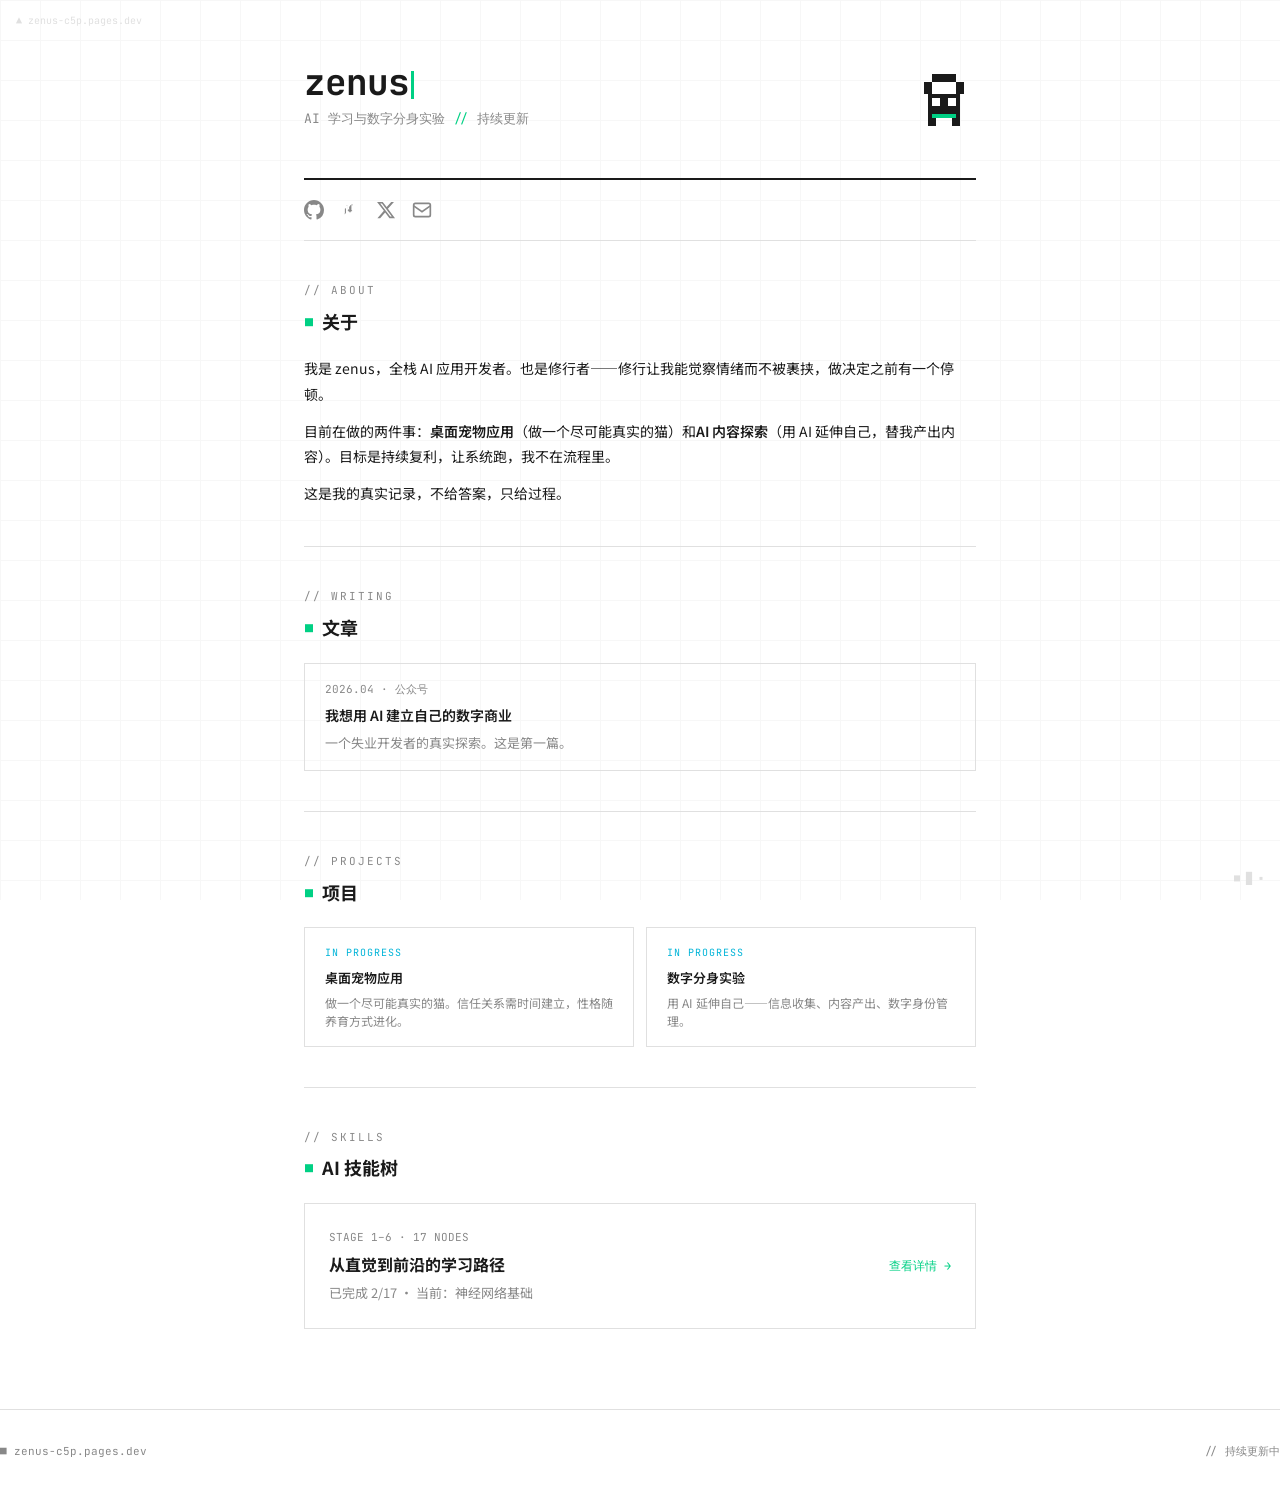
==== commit c61a6f2c: "fix about section; add modal阅读; clean up" ====
--- a/index.html
+++ b/index.html
@@ -376,8 +376,7 @@
     <div class="section-label">// ABOUT</div>
     <h2 class="section-title">关于</h2>
     <div class="about-text">
-      <p>我叫 zenus，全栈 AI 应用开发者。三个月前主动辞职，为追求「相对自由」——不是暴富，是有选择权。</p>
-      <p>程序员，也是修行者。修行让我能觉察情绪而不被裹挟，做决定之前有一个停顿。</p>
+      <p>我是 zenus，全栈 AI 应用开发者。也是修行者——修行让我能觉察情绪而不被裹挟，做决定之前有一个停顿。</p>
       <p>目前在做的两件事：<strong>桌面宠物应用</strong>（做一个尽可能真实的猫）和<strong>AI 内容探索</strong>（用 AI 延伸自己，替我产出内容）。目标是持续复利，让系统跑，我不在流程里。</p>
       <p>这是我的真实记录，不给答案，只给过程。</p>
     </div>
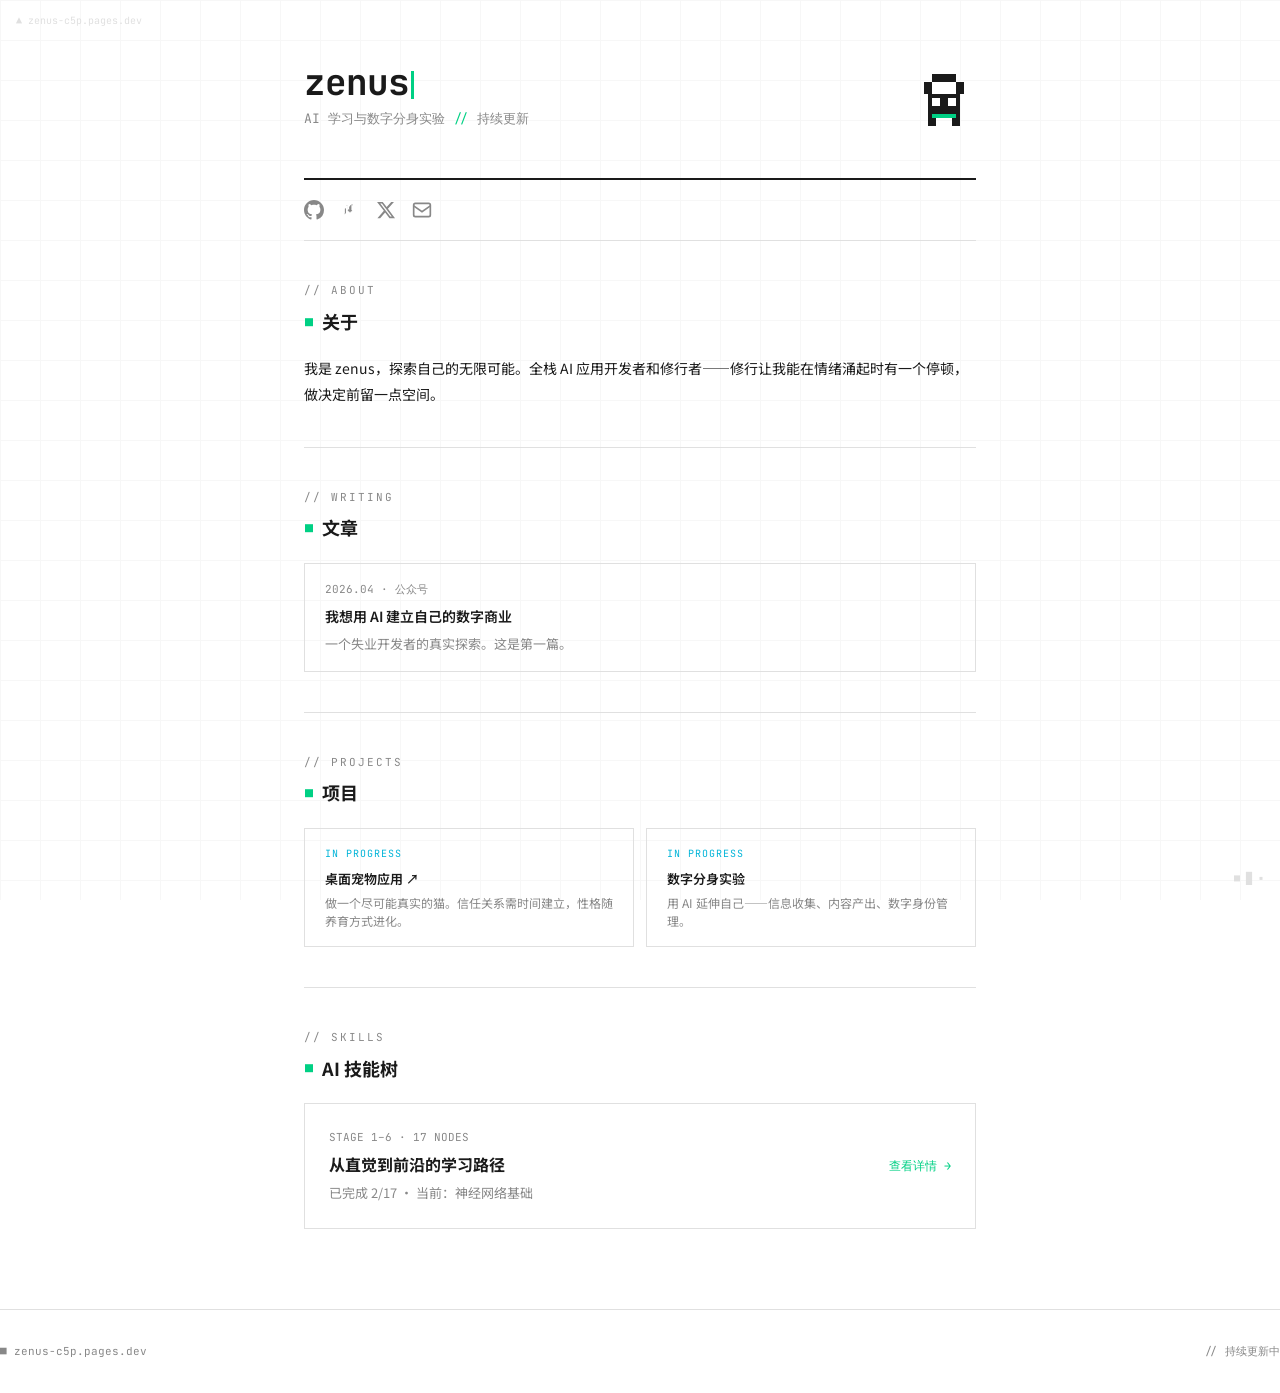
==== commit c87cc3a0: "fix: simplify about; add pawkit github link; add refs to n1/n2 articles" ====
--- a/index.html
+++ b/index.html
@@ -376,9 +376,7 @@
     <div class="section-label">// ABOUT</div>
     <h2 class="section-title">关于</h2>
     <div class="about-text">
-      <p>我是 zenus，全栈 AI 应用开发者。也是修行者——修行让我能觉察情绪而不被裹挟，做决定之前有一个停顿。</p>
-      <p>目前在做的两件事：<strong>桌面宠物应用</strong>（做一个尽可能真实的猫）和<strong>AI 内容探索</strong>（用 AI 延伸自己，替我产出内容）。目标是持续复利，让系统跑，我不在流程里。</p>
-      <p>这是我的真实记录，不给答案，只给过程。</p>
+      <p>我是 zenus，探索自己的无限可能。全栈 AI 应用开发者和修行者——修行让我能在情绪涌起时有一个停顿，做决定前留一点空间。</p>
     </div>
   </section>
 
@@ -400,7 +398,7 @@
     <div class="project-grid">
       <div class="project-card">
         <div class="project-meta">In Progress</div>
-        <h3 class="project-name">桌面宠物应用</h3>
+        <h3 class="project-name"><a href="https://github.com/zhou-shiliu/pawkit" target="_blank" style="text-decoration:none;color:inherit;">桌面宠物应用 ↗</a></h3>
         <p class="project-desc">做一个尽可能真实的猫。信任关系需时间建立，性格随养育方式进化。</p>
       </div>
       <div class="project-card">
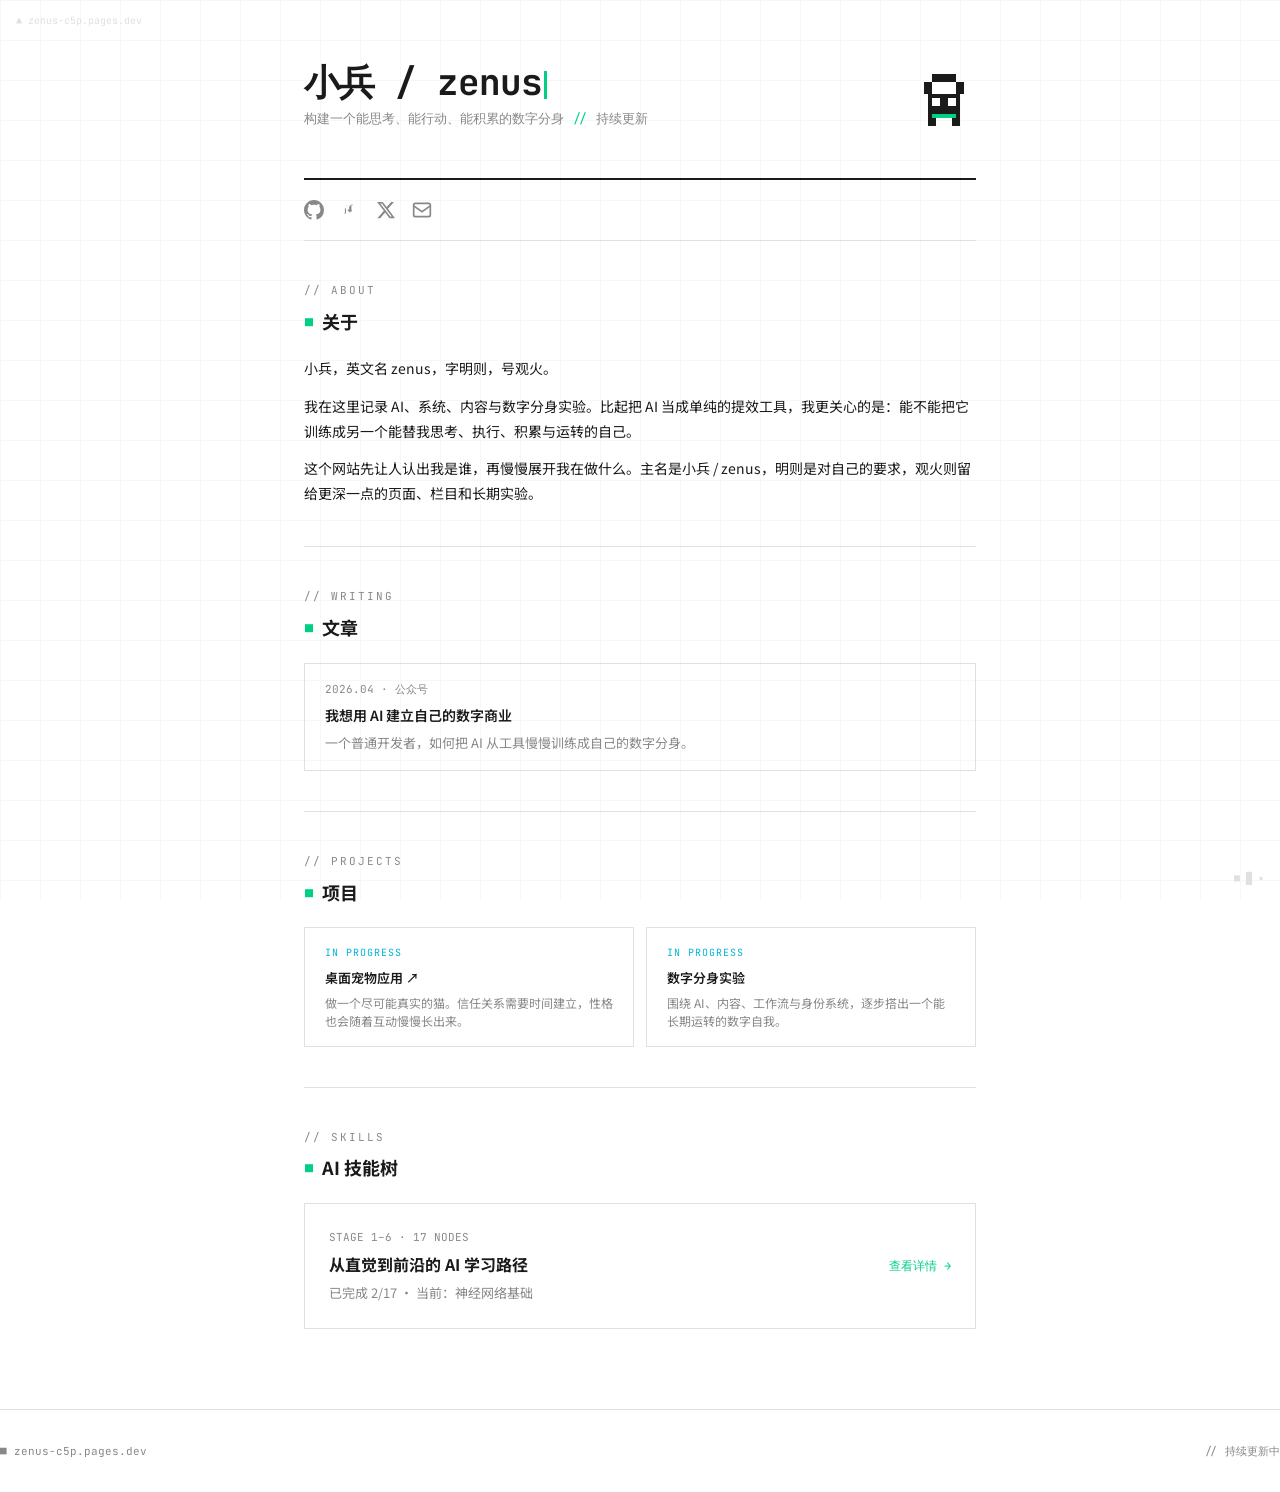
==== commit e5ad8f77: "refine identity copy and add usage guide" ====
--- a/index.html
+++ b/index.html
@@ -3,8 +3,8 @@
 <head>
   <meta charset="UTF-8">
   <meta name="viewport" content="width=device-width, initial-scale=1.0">
-  <title>zenus — AI 技能树 · 数字分身实验</title>
-  <meta name="description" content="一个开发者的 AI 学习记录与数字分身实验。">
+  <title>小兵 / zenus — 数字分身实验</title>
+  <meta name="description" content="小兵 / zenus 的个人网站：记录 AI、系统、内容与数字分身实验。">
   <link rel="preconnect" href="https://fonts.googleapis.com">
   <link href="https://fonts.googleapis.com/css2?family=JetBrains+Mono:wght@400;500;700&family=Noto+Sans+SC:wght@400;500;700&display=swap" rel="stylesheet">
   <style>
@@ -329,8 +329,8 @@
   <!-- HERO -->
   <section class="hero">
     <div class="hero-text">
-      <h1 class="site-title">zenus<span class="cursor"></span></h1>
-      <p class="tagline">AI 学习与数字分身实验 <span>//</span> 持续更新</p>
+      <h1 class="site-title">小兵 / zenus<span class="cursor"></span></h1>
+      <p class="tagline">构建一个能思考、能行动、能积累的数字分身 <span>//</span> 持续更新</p>
     </div>
     <svg class="avatar-svg" viewBox="0 0 16 16" xmlns="http://www.w3.org/2000/svg">
       <rect x="5" y="2" width="6" height="2" fill="#1A1A1A"/>
@@ -376,7 +376,9 @@
     <div class="section-label">// ABOUT</div>
     <h2 class="section-title">关于</h2>
     <div class="about-text">
-      <p>我是 zenus，探索自己的无限可能。全栈 AI 应用开发者和修行者——修行让我能在情绪涌起时有一个停顿，做决定前留一点空间。</p>
+      <p>小兵，英文名 zenus，字明则，号观火。</p>
+      <p>我在这里记录 AI、系统、内容与数字分身实验。比起把 AI 当成单纯的提效工具，我更关心的是：能不能把它训练成另一个能替我思考、执行、积累与运转的自己。</p>
+      <p>这个网站先让人认出我是谁，再慢慢展开我在做什么。主名是小兵 / zenus，明则是对自己的要求，观火则留给更深一点的页面、栏目和长期实验。</p>
     </div>
   </section>
 
@@ -387,7 +389,7 @@
     <a href="https://mp.weixin.qq.com/" target="_blank" class="writing-item">
       <div class="writing-meta">2026.04 · 公众号</div>
       <h3 class="writing-title">我想用 AI 建立自己的数字商业</h3>
-      <p class="writing-excerpt">一个失业开发者的真实探索。这是第一篇。</p>
+      <p class="writing-excerpt">一个普通开发者，如何把 AI 从工具慢慢训练成自己的数字分身。</p>
     </a>
   </section>
 
@@ -399,12 +401,12 @@
       <div class="project-card">
         <div class="project-meta">In Progress</div>
         <h3 class="project-name"><a href="https://github.com/zhou-shiliu/pawkit" target="_blank" style="text-decoration:none;color:inherit;">桌面宠物应用 ↗</a></h3>
-        <p class="project-desc">做一个尽可能真实的猫。信任关系需时间建立，性格随养育方式进化。</p>
+        <p class="project-desc">做一个尽可能真实的猫。信任关系需要时间建立，性格也会随着互动慢慢长出来。</p>
       </div>
       <div class="project-card">
         <div class="project-meta">In Progress</div>
         <h3 class="project-name">数字分身实验</h3>
-        <p class="project-desc">用 AI 延伸自己——信息收集、内容产出、数字身份管理。</p>
+        <p class="project-desc">围绕 AI、内容、工作流与身份系统，逐步搭出一个能长期运转的数字自我。</p>
       </div>
     </div>
   </section>
@@ -416,7 +418,7 @@
     <a href="skills.html" class="skill-tree-teaser">
       <div class="teaser-left">
         <div class="teaser-label">STAGE 1–6 · 17 NODES</div>
-        <div class="teaser-title">从直觉到前沿的学习路径</div>
+        <div class="teaser-title">从直觉到前沿的 AI 学习路径</div>
         <div class="teaser-desc">已完成 2/17 · 当前：神经网络基础</div>
       </div>
       <div class="teaser-right">
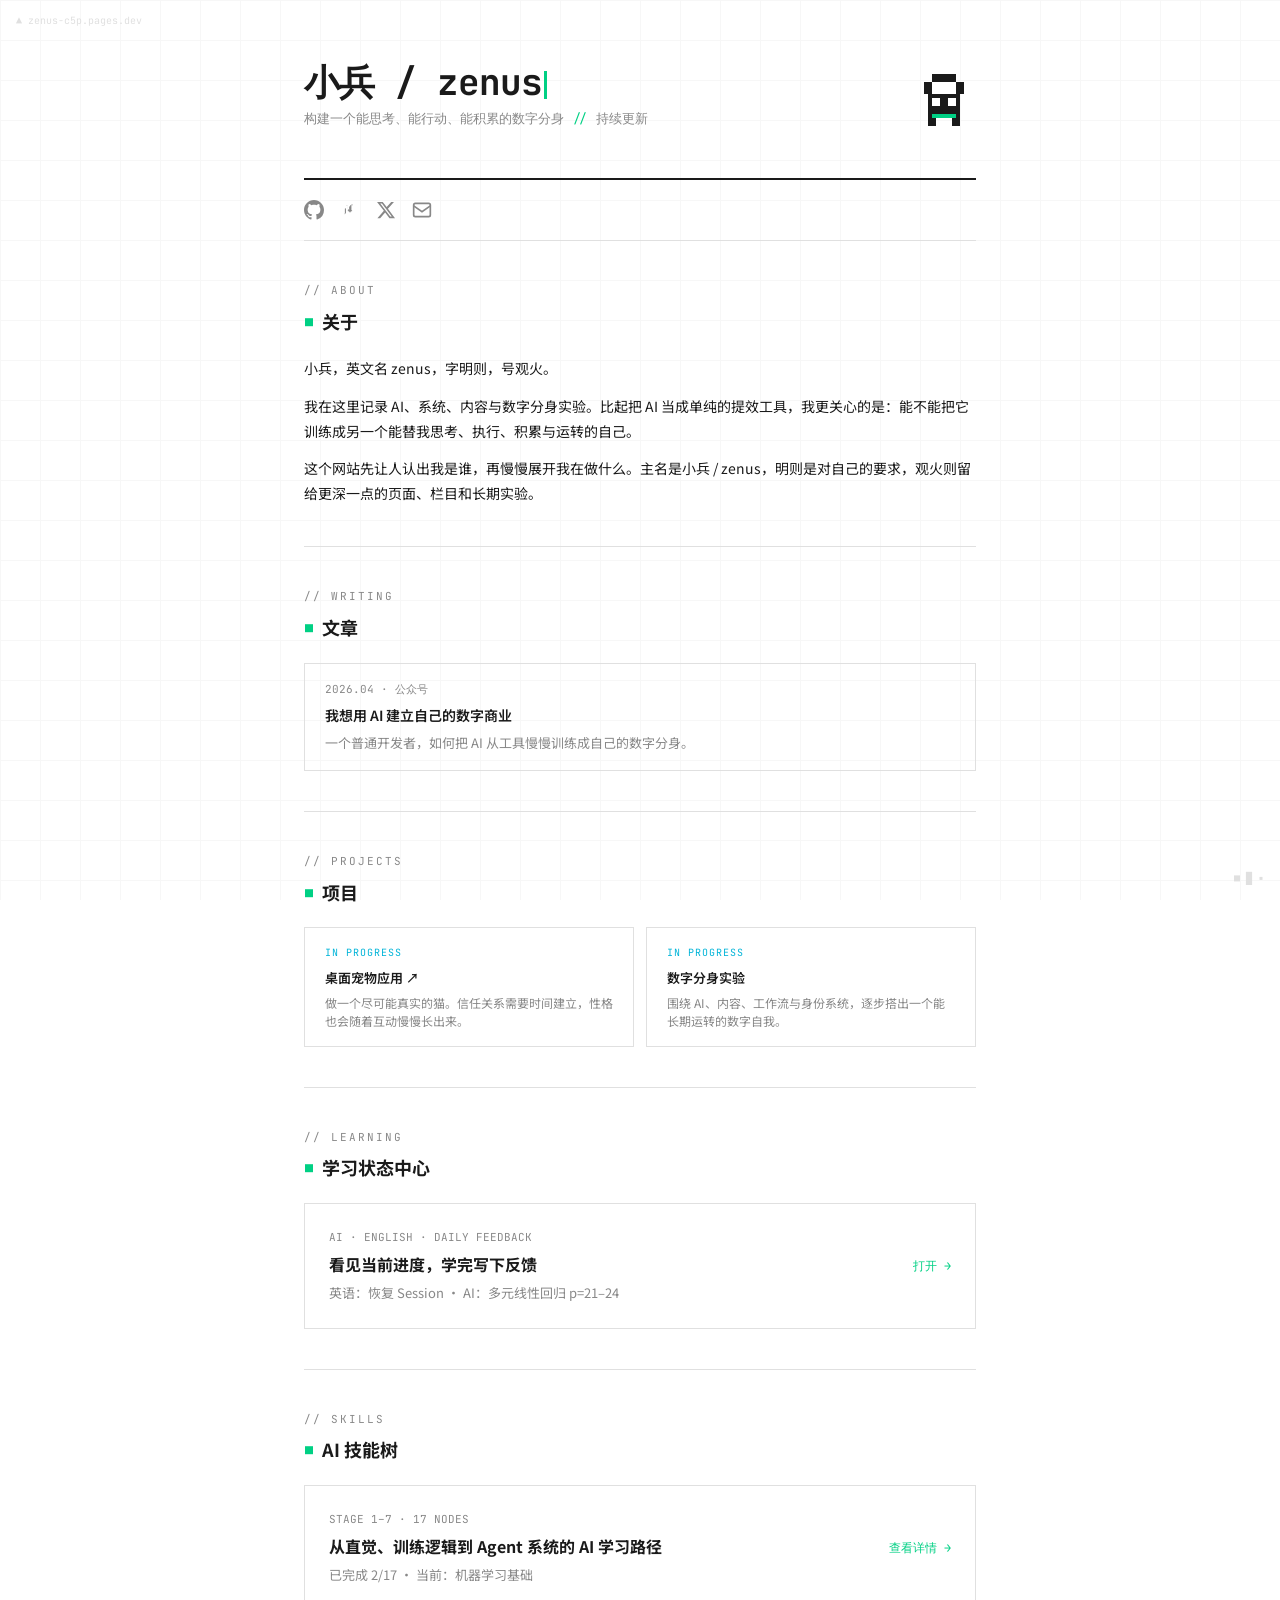
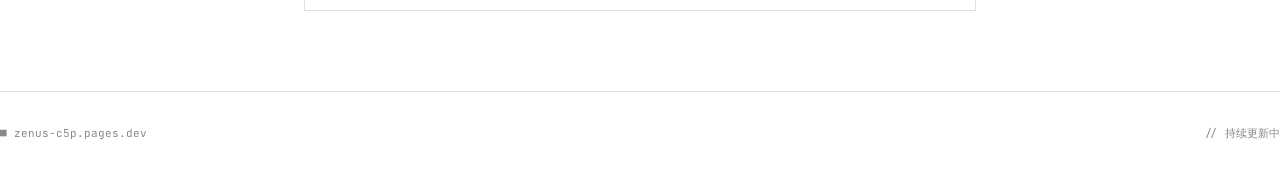
==== commit 8d76d78b: "feat: add local learning lab draft" ====
--- a/index.html
+++ b/index.html
@@ -411,15 +411,31 @@
     </div>
   </section>
 
+  <!-- LEARNING LAB -->
+  <section class="section">
+    <div class="section-label">// LEARNING</div>
+    <h2 class="section-title">学习状态中心</h2>
+    <a href="learning.html" class="skill-tree-teaser">
+      <div class="teaser-left">
+        <div class="teaser-label">AI · ENGLISH · DAILY FEEDBACK</div>
+        <div class="teaser-title">看见当前进度，学完写下反馈</div>
+        <div class="teaser-desc">英语：恢复 Session · AI：多元线性回归 p=21–24</div>
+      </div>
+      <div class="teaser-right">
+        打开 →
+      </div>
+    </a>
+  </section>
+
   <!-- SKILL TREE TEASER -->
   <section class="section">
     <div class="section-label">// SKILLS</div>
     <h2 class="section-title">AI 技能树</h2>
     <a href="skills.html" class="skill-tree-teaser">
       <div class="teaser-left">
-        <div class="teaser-label">STAGE 1–6 · 17 NODES</div>
-        <div class="teaser-title">从直觉到前沿的 AI 学习路径</div>
-        <div class="teaser-desc">已完成 2/17 · 当前：神经网络基础</div>
+        <div class="teaser-label">STAGE 1–7 · 17 NODES</div>
+        <div class="teaser-title">从直觉、训练逻辑到 Agent 系统的 AI 学习路径</div>
+        <div class="teaser-desc">已完成 2/17 · 当前：机器学习基础</div>
       </div>
       <div class="teaser-right">
         查看详情 →
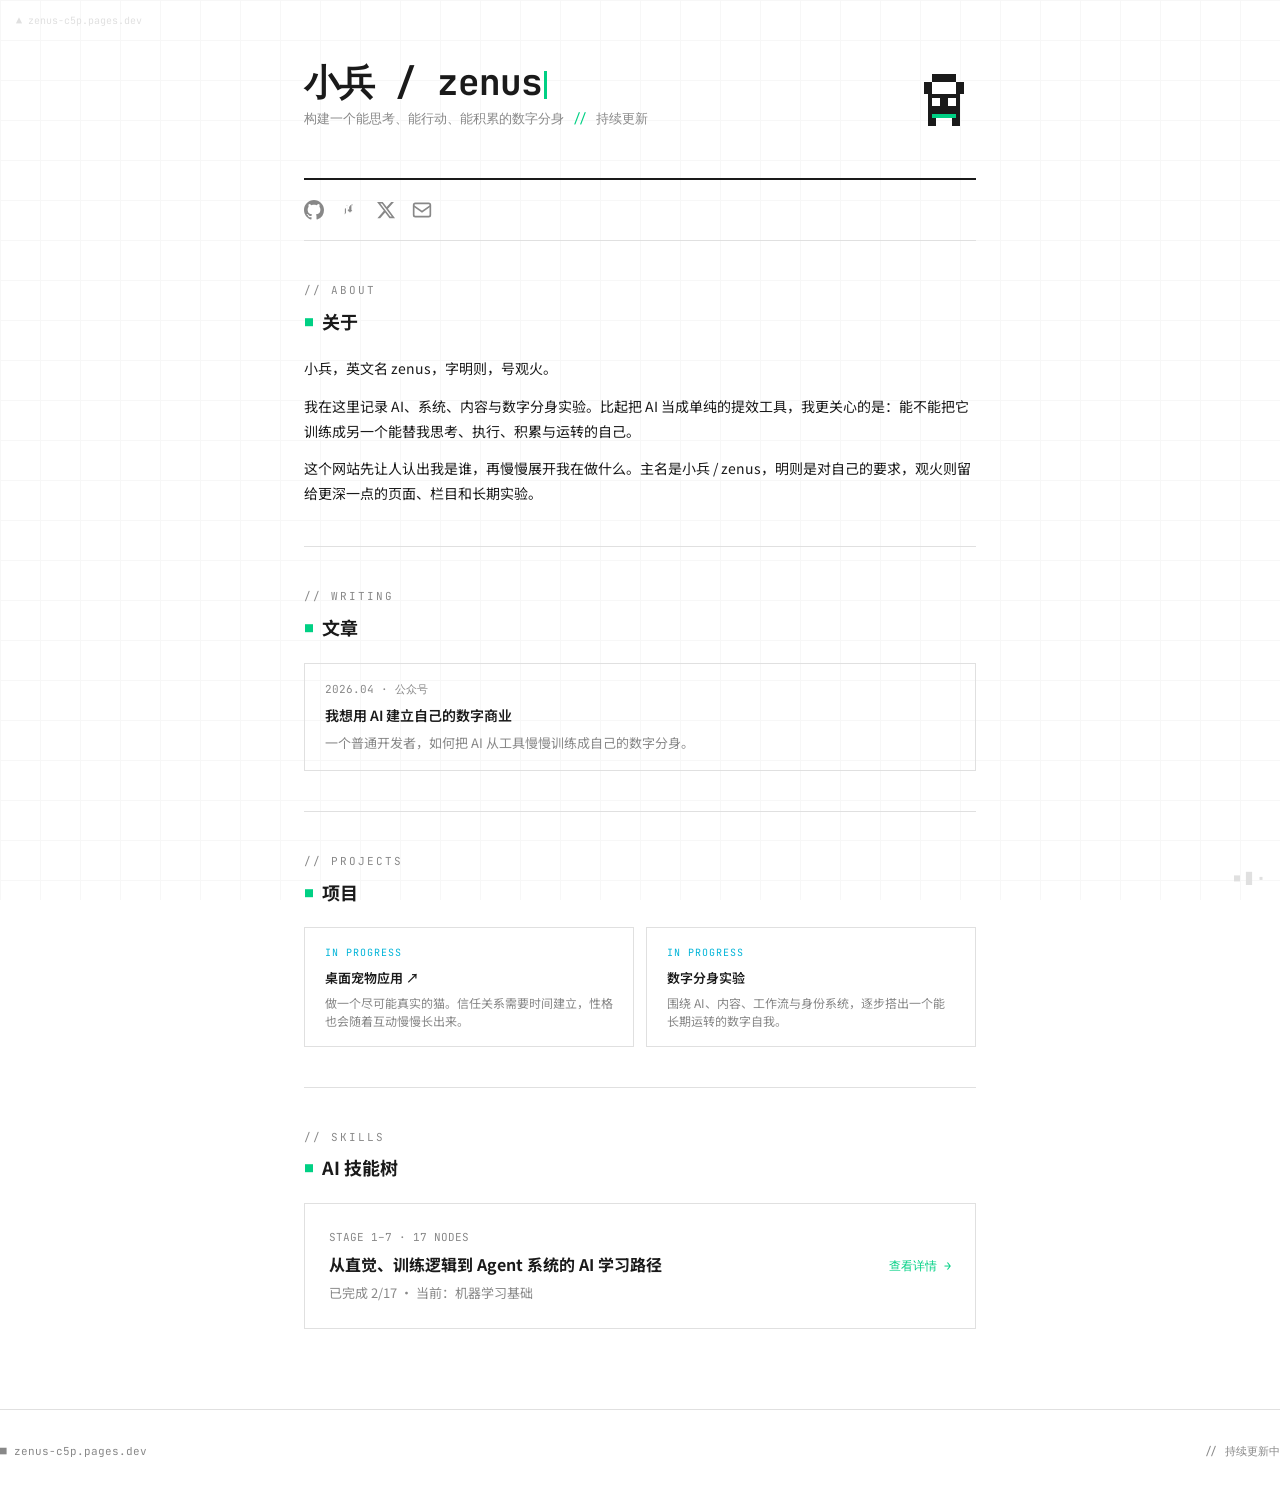
==== commit 9ee43d85: "refactor: remove private learning lab from public site" ====
--- a/index.html
+++ b/index.html
@@ -411,21 +411,7 @@
     </div>
   </section>
 
-  <!-- LEARNING LAB -->
-  <section class="section">
-    <div class="section-label">// LEARNING</div>
-    <h2 class="section-title">学习状态中心</h2>
-    <a href="learning.html" class="skill-tree-teaser">
-      <div class="teaser-left">
-        <div class="teaser-label">AI · ENGLISH · DAILY FEEDBACK</div>
-        <div class="teaser-title">看见当前进度，学完写下反馈</div>
-        <div class="teaser-desc">英语：恢复 Session · AI：多元线性回归 p=21–24</div>
-      </div>
-      <div class="teaser-right">
-        打开 →
-      </div>
-    </a>
-  </section>
+  <!-- private Learning Lab removed from public homepage -->
 
   <!-- SKILL TREE TEASER -->
   <section class="section">
